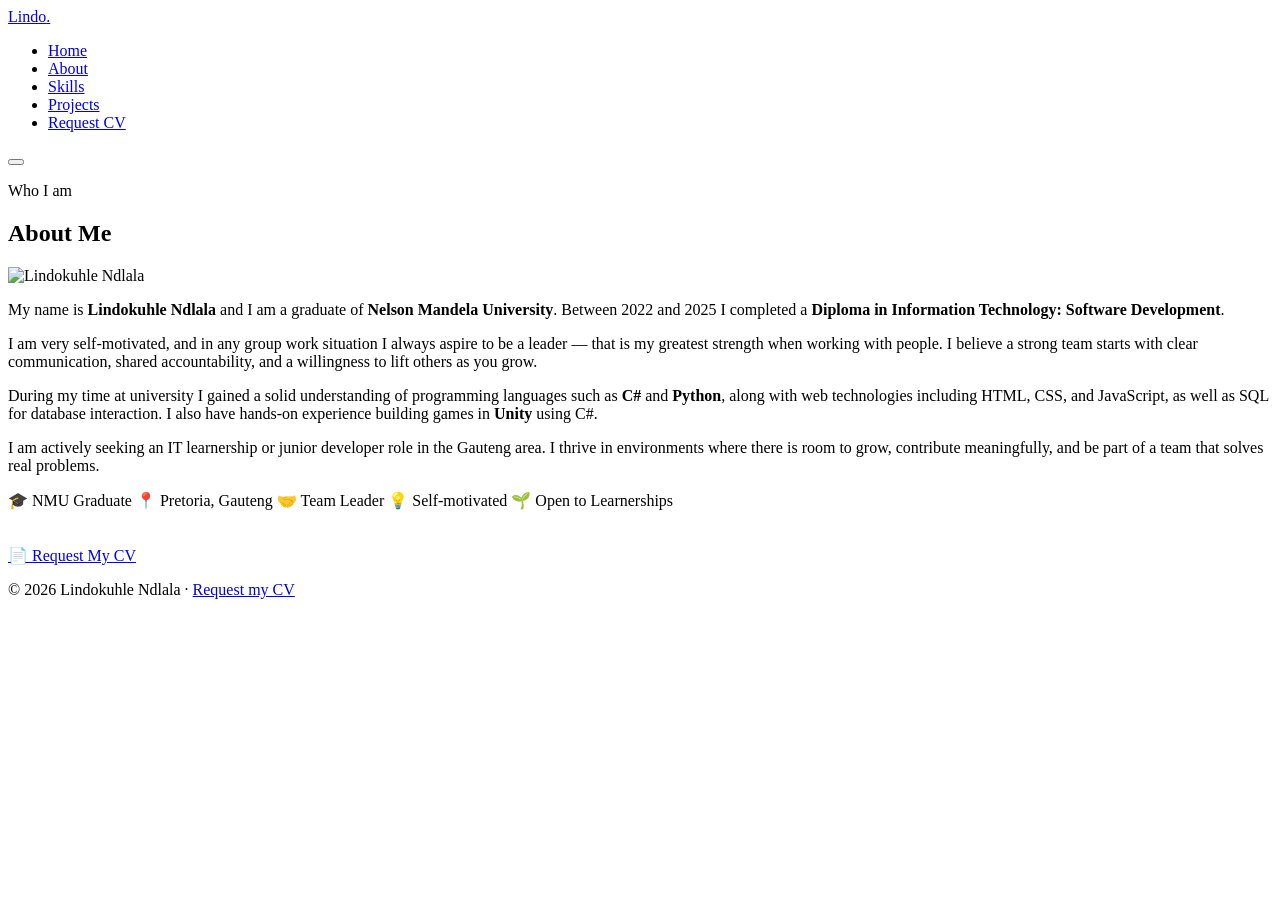
==== pages/about.html @ 08344e68 "Add files via upload" ====
<!DOCTYPE html>
<html lang="en">
<head>
  <meta charset="UTF-8" />
  <meta name="viewport" content="width=device-width, initial-scale=1.0" />
  <title>About — Lindokuhle Ndlala</title>
  <link rel="stylesheet" href="../css/style.css" />
</head>
<body>

<nav class="nav">
  <div class="container">
    <a href="../index.html" class="nav-logo">Lindo<span>.</span></a>
    <ul class="nav-links">
      <li><a href="../index.html">Home</a></li>
      <li><a href="about.html" class="active">About</a></li>
      <li><a href="skills.html">Skills</a></li>
      <li><a href="projects.html">Projects</a></li>
      <li><a href="contact.html" class="nav-cta">Request CV</a></li>
    </ul>
    <button class="nav-toggle" aria-label="Menu">
      <span></span><span></span><span></span>
    </button>
  </div>
</nav>

<main>
  <section class="section" style="padding-top: calc(var(--nav-h) + 56px);">
    <div class="container">
      <p class="section-label">Who I am</p>
      <h1 class="section-title">About Me</h1>

      <div class="about-grid">
        <!-- Photo -->
        <div class="about-img-wrap">
          <img src="../images/Lindo1.jpeg" alt="Lindokuhle Ndlala" />
          <!-- <div class="about-img-placeholder">LN</div>
           -->
        </div>

        <!-- Text -->
        <div class="about-body">
          <p>
            My name is <strong>Lindokuhle Ndlala</strong> and I am a graduate of 
            <strong>Nelson Mandela University</strong>. Between 2022 and 2025 I completed 
            a <strong>Diploma in Information Technology: Software Development</strong>.
          </p>
          <p>
            I am very self-motivated, and in any group work situation I always aspire to 
            be a leader — that is my greatest strength when working with people. I believe 
            a strong team starts with clear communication, shared accountability, and a 
            willingness to lift others as you grow.
          </p>
          <p>
            During my time at university I gained a solid understanding of programming 
            languages such as <strong>C#</strong> and <strong>Python</strong>, along with 
            web technologies including HTML, CSS, and JavaScript, as well as SQL for 
            database interaction. I also have hands-on experience building games in 
            <strong>Unity</strong> using C#.
          </p>
          <p>
            I am actively seeking an IT learnership or junior developer role in the 
            Gauteng area. I thrive in environments where there is room to grow, 
            contribute meaningfully, and be part of a team that solves real problems.
          </p>

          <div class="about-chips">
            <span class="chip">🎓 NMU Graduate</span>
            <span class="chip">📍 Pretoria, Gauteng</span>
            <span class="chip">🤝 Team Leader</span>
            <span class="chip">💡 Self-motivated</span>
            <span class="chip">🌱 Open to Learnerships</span>
          </div>

          <div style="margin-top:36px;">
            <a href="contact.html" class="btn btn-primary">📄 Request My CV</a>
          </div>
        </div>
      </div>
    </div>
  </section>
</main>

<footer class="footer">
  <div class="container">
    <p>© 2026 Lindokuhle Ndlala · <a href="contact.html">Request my CV</a></p>
  </div>
</footer>

<script src="../js/main.js"></script>
</body>
</html>
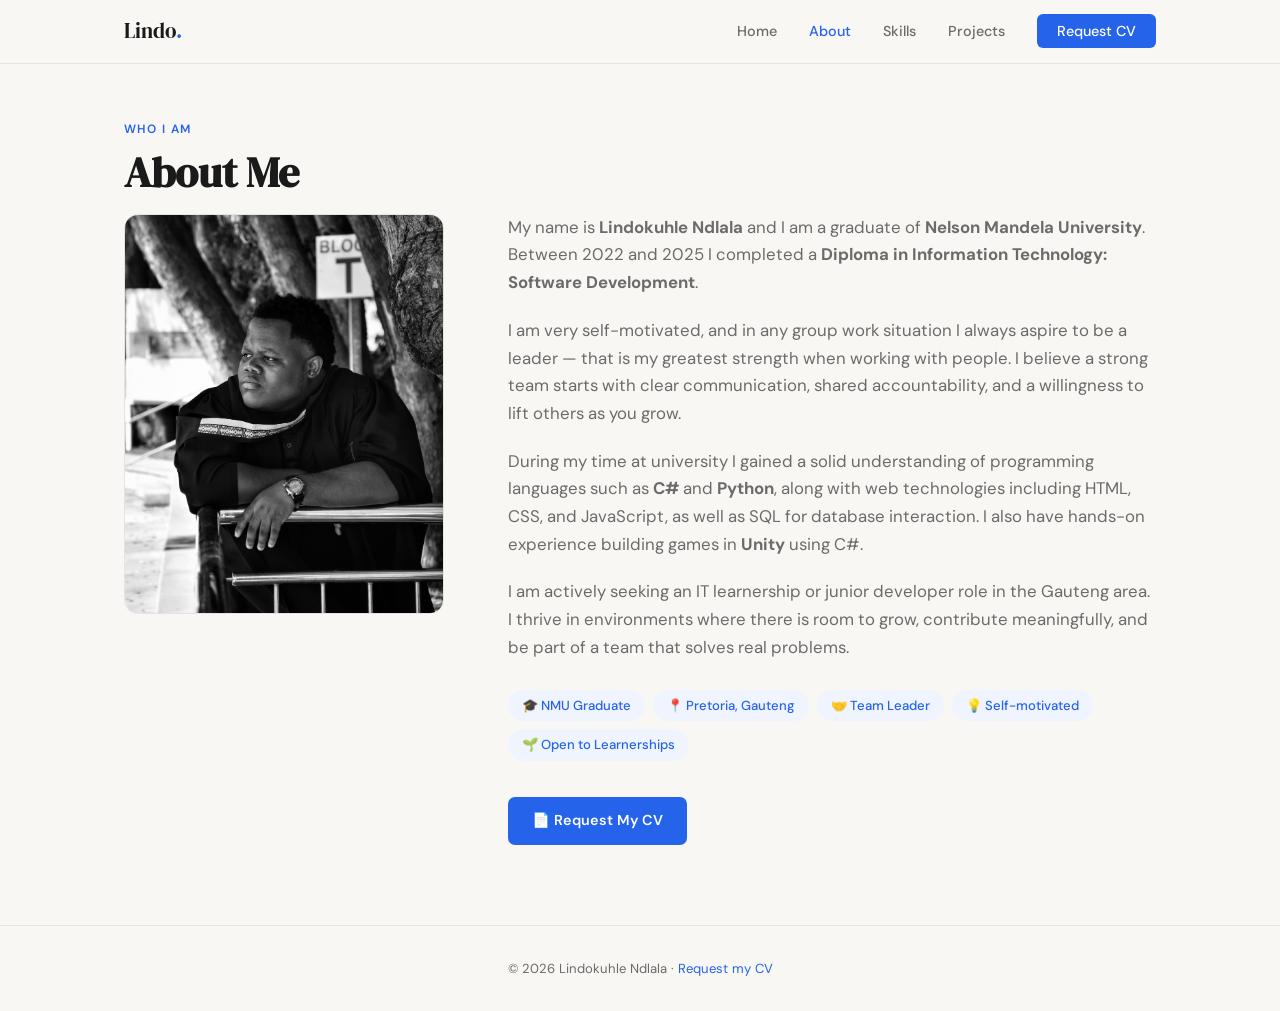
==== commit 4d199d7f: "Update about.html" ====
--- a/pages/about.html
+++ b/pages/about.html
@@ -33,7 +33,7 @@
       <div class="about-grid">
         <!-- Photo -->
         <div class="about-img-wrap">
-          <img src="../images/Lindo1.jpeg" alt="Lindokuhle Ndlala" />
+          <img src="../Images/Lindo1.jpeg" alt="Lindokuhle Ndlala" />
           <!-- <div class="about-img-placeholder">LN</div>
            -->
         </div>
--- a/css/style.css
+++ b/css/style.css
@@ -0,0 +1,456 @@
+/* ===========================
+   LINDO PORTFOLIO — style.css
+   =========================== */
+
+@import url('https://fonts.googleapis.com/css2?family=DM+Sans:wght@300;400;500;600&family=DM+Serif+Display:ital@0;1&display=swap');
+
+/* ---- Reset & Tokens ---- */
+*, *::before, *::after { box-sizing: border-box; margin: 0; padding: 0; }
+
+:root {
+  --bg:          #F8F7F4;
+  --surface:     #FFFFFF;
+  --ink:         #1A1A1A;
+  --ink-muted:   #6B6B6B;
+  --accent:      #2563EB;
+  --accent-light:#EFF4FF;
+  --border:      #E4E4E0;
+  --radius:      10px;
+  --serif:       'DM Serif Display', Georgia, serif;
+  --sans:        'DM Sans', system-ui, sans-serif;
+  --max:         1080px;
+  --nav-h:       64px;
+}
+
+html { scroll-behavior: smooth; }
+
+body {
+  font-family: var(--sans);
+  background: var(--bg);
+  color: var(--ink);
+  line-height: 1.65;
+  min-height: 100vh;
+}
+
+/* ---- Utility ---- */
+.container { max-width: var(--max); margin: 0 auto; padding: 0 24px; }
+.section    { padding: 80px 0; }
+.section-label {
+  font-size: 0.75rem;
+  font-weight: 600;
+  letter-spacing: 0.12em;
+  text-transform: uppercase;
+  color: var(--accent);
+  margin-bottom: 8px;
+}
+.section-title {
+  font-family: var(--serif);
+  font-size: clamp(1.8rem, 4vw, 2.6rem);
+  line-height: 1.2;
+  margin-bottom: 16px;
+}
+.section-sub {
+  color: var(--ink-muted);
+  max-width: 520px;
+  margin-bottom: 48px;
+}
+
+/* ---- Nav ---- */
+.nav {
+  position: fixed;
+  top: 0; left: 0; right: 0;
+  height: var(--nav-h);
+  background: rgba(248,247,244,0.92);
+  backdrop-filter: blur(8px);
+  border-bottom: 1px solid var(--border);
+  z-index: 100;
+  display: flex;
+  align-items: center;
+}
+.nav .container {
+  width: 100%;
+  display: flex;
+  align-items: center;
+  justify-content: space-between;
+}
+.nav-logo {
+  font-family: var(--serif);
+  font-size: 1.3rem;
+  color: var(--ink);
+  text-decoration: none;
+}
+.nav-logo span { color: var(--accent); }
+.nav-links { display: flex; gap: 32px; list-style: none; }
+.nav-links a {
+  font-size: 0.9rem;
+  font-weight: 500;
+  color: var(--ink-muted);
+  text-decoration: none;
+  transition: color 0.2s;
+}
+.nav-links a:hover, .nav-links a.active { color: var(--accent); }
+.nav-cta {
+  background: var(--accent);
+  color: #fff !important;
+  padding: 8px 20px;
+  border-radius: 6px;
+  transition: opacity 0.2s !important;
+}
+.nav-cta:hover { opacity: 0.88; }
+
+/* hamburger */
+.nav-toggle { display: none; cursor: pointer; flex-direction: column; gap: 5px; }
+.nav-toggle span { display: block; width: 24px; height: 2px; background: var(--ink); border-radius: 2px; }
+
+/* ---- Hero ---- */
+.hero {
+  min-height: 100vh;
+  display: flex;
+  align-items: center;
+  padding-top: var(--nav-h);
+}
+.hero-inner {
+  display: grid;
+  grid-template-columns: 1fr 420px;
+  gap: 64px;
+  align-items: center;
+}
+.hero-greeting {
+  font-size: 0.85rem;
+  font-weight: 600;
+  letter-spacing: 0.1em;
+  text-transform: uppercase;
+  color: var(--accent);
+  margin-bottom: 12px;
+}
+.hero-name {
+  font-family: var(--serif);
+  font-size: clamp(2.4rem, 6vw, 4rem);
+  line-height: 1.1;
+  margin-bottom: 16px;
+}
+.hero-typing {
+  font-family: var(--sans);
+  font-size: clamp(1rem, 2.5vw, 1.4rem);
+  font-weight: 400;
+  color: var(--ink-muted);
+  margin-bottom: 20px;
+  min-height: 2em;
+}
+.hero-typing strong { color: var(--accent); font-weight: 600; }
+.cursor { animation: blink 1s step-end infinite; }
+@keyframes blink { 50% { opacity: 0; } }
+
+.hero-desc {
+  color: var(--ink-muted);
+  max-width: 460px;
+  margin-bottom: 36px;
+  font-size: 1.05rem;
+}
+.hero-btns { display: flex; gap: 12px; flex-wrap: wrap; }
+
+/* ---- Buttons ---- */
+.btn {
+  display: inline-flex;
+  align-items: center;
+  gap: 8px;
+  padding: 12px 24px;
+  border-radius: 7px;
+  font-size: 0.9rem;
+  font-weight: 600;
+  text-decoration: none;
+  cursor: pointer;
+  border: none;
+  transition: all 0.2s;
+}
+.btn-primary { background: var(--accent); color: #fff; }
+.btn-primary:hover { background: #1d4fd8; }
+.btn-outline {
+  background: transparent;
+  color: var(--accent);
+  border: 1.5px solid var(--accent);
+}
+.btn-outline:hover { background: var(--accent-light); }
+
+/* ---- Hero Card ---- */
+.hero-card {
+  background: var(--surface);
+  border: 1px solid var(--border);
+  border-radius: 16px;
+  padding: 36px;
+  box-shadow: 0 4px 24px rgba(0,0,0,0.06);
+}
+.hero-card-avatar {
+  width: 90px;
+  height: 90px;
+  border-radius: 50%;
+  background: var(--accent-light);
+  display: flex;
+  align-items: center;
+  justify-content: center;
+  font-family: var(--serif);
+  font-size: 2rem;
+  color: var(--accent);
+  margin-bottom: 20px;
+  border: 3px solid var(--accent);
+  overflow: hidden;
+}
+.hero-card-avatar img { width: 100%; height: 100%; object-fit: cover; }
+.hero-card h3 { font-size: 1.1rem; margin-bottom: 4px; }
+.hero-card p { font-size: 0.85rem; color: var(--ink-muted); margin-bottom: 20px; }
+.hero-card-stats {
+  display: grid;
+  grid-template-columns: 1fr 1fr;
+  gap: 12px;
+}
+.stat-box {
+  background: var(--bg);
+  border-radius: 8px;
+  padding: 14px;
+  text-align: center;
+}
+.stat-box .num {
+  font-family: var(--serif);
+  font-size: 1.5rem;
+  color: var(--accent);
+}
+.stat-box .lbl { font-size: 0.72rem; color: var(--ink-muted); }
+
+/* ---- About Page ---- */
+.about-grid {
+  display: grid;
+  grid-template-columns: 320px 1fr;
+  gap: 64px;
+  align-items: start;
+}
+.about-img-wrap {
+  position: sticky;
+  top: calc(var(--nav-h) + 24px);
+}
+.about-img-wrap img {
+  width: 100%;
+  border-radius: 14px;
+  border: 1px solid var(--border);
+  object-fit: cover;
+  aspect-ratio: 4/5;
+}
+.about-img-placeholder {
+  width: 100%;
+  aspect-ratio: 4/5;
+  border-radius: 14px;
+  background: var(--accent-light);
+  display: flex;
+  align-items: center;
+  justify-content: center;
+  font-family: var(--serif);
+  font-size: 4rem;
+  color: var(--accent);
+  border: 1px solid var(--border);
+}
+.about-body p { color: var(--ink-muted); margin-bottom: 20px; font-size: 1.05rem; }
+.about-chips { display: flex; flex-wrap: wrap; gap: 8px; margin-top: 28px; }
+.chip {
+  background: var(--accent-light);
+  color: var(--accent);
+  border-radius: 20px;
+  padding: 5px 14px;
+  font-size: 0.82rem;
+  font-weight: 500;
+}
+
+/* ---- Skills ---- */
+.skills-grid {
+  display: grid;
+  grid-template-columns: repeat(auto-fit, minmax(280px, 1fr));
+  gap: 24px;
+}
+.skill-card {
+  background: var(--surface);
+  border: 1px solid var(--border);
+  border-radius: var(--radius);
+  padding: 28px;
+}
+.skill-card h3 {
+  font-size: 0.9rem;
+  font-weight: 600;
+  letter-spacing: 0.06em;
+  text-transform: uppercase;
+  color: var(--ink-muted);
+  margin-bottom: 20px;
+}
+.skill-item { margin-bottom: 18px; }
+.skill-info { display: flex; justify-content: space-between; font-size: 0.88rem; margin-bottom: 7px; }
+.skill-info span:last-child { color: var(--ink-muted); }
+.skill-bar { height: 6px; background: var(--border); border-radius: 99px; overflow: hidden; }
+.skill-fill {
+  height: 100%;
+  background: var(--accent);
+  border-radius: 99px;
+  width: 0;
+  transition: width 1.2s cubic-bezier(0.4,0,0.2,1);
+}
+
+/* ---- Education ---- */
+.edu-list { display: flex; flex-direction: column; gap: 20px; }
+.edu-card {
+  background: var(--surface);
+  border: 1px solid var(--border);
+  border-left: 4px solid var(--accent);
+  border-radius: var(--radius);
+  padding: 24px 28px;
+  display: grid;
+  grid-template-columns: 1fr auto;
+  gap: 8px;
+}
+.edu-card h3 { font-size: 1.05rem; font-weight: 600; margin-bottom: 4px; }
+.edu-card .inst { color: var(--ink-muted); font-size: 0.9rem; }
+.edu-badge {
+  background: var(--accent-light);
+  color: var(--accent);
+  border-radius: 6px;
+  padding: 4px 12px;
+  font-size: 0.78rem;
+  font-weight: 600;
+  align-self: start;
+  white-space: nowrap;
+}
+
+/* ---- Projects ---- */
+.projects-grid {
+  display: grid;
+  grid-template-columns: repeat(auto-fit, minmax(300px, 1fr));
+  gap: 24px;
+}
+.project-card {
+  background: var(--surface);
+  border: 1px solid var(--border);
+  border-radius: 14px;
+  overflow: hidden;
+  transition: transform 0.25s, box-shadow 0.25s;
+}
+.project-card:hover {
+  transform: translateY(-4px);
+  box-shadow: 0 12px 40px rgba(0,0,0,0.09);
+}
+.project-thumb {
+  height: 160px;
+  background: var(--accent-light);
+  display: flex;
+  align-items: center;
+  justify-content: center;
+  font-size: 3rem;
+}
+.project-body { padding: 24px; }
+.project-tags { display: flex; gap: 6px; flex-wrap: wrap; margin-bottom: 12px; }
+.tag {
+  font-size: 0.72rem;
+  font-weight: 600;
+  background: var(--bg);
+  border: 1px solid var(--border);
+  border-radius: 4px;
+  padding: 2px 8px;
+  color: var(--ink-muted);
+}
+.project-body h3 { font-size: 1.05rem; margin-bottom: 8px; }
+.project-body p { font-size: 0.88rem; color: var(--ink-muted); margin-bottom: 20px; }
+.project-links { display: flex; gap: 10px; }
+
+/* ---- Contact / CV Request ---- */
+.contact-grid {
+  display: grid;
+  grid-template-columns: 1fr 480px;
+  gap: 64px;
+  align-items: start;
+}
+.contact-info h3 { font-size: 1rem; font-weight: 600; margin-bottom: 6px; }
+.contact-info p { color: var(--ink-muted); font-size: 0.9rem; }
+.contact-links { margin-top: 32px; display: flex; flex-direction: column; gap: 14px; }
+.contact-link {
+  display: flex;
+  align-items: center;
+  gap: 12px;
+  font-size: 0.9rem;
+  color: var(--ink);
+  text-decoration: none;
+}
+.contact-link-icon {
+  width: 38px; height: 38px;
+  background: var(--accent-light);
+  border-radius: 8px;
+  display: flex; align-items: center; justify-content: center;
+  color: var(--accent);
+  font-size: 1rem;
+}
+
+/* ---- CV Request Form ---- */
+.cv-form {
+  background: var(--surface);
+  border: 1px solid var(--border);
+  border-radius: 14px;
+  padding: 36px;
+}
+.cv-form h3 {
+  font-family: var(--serif);
+  font-size: 1.4rem;
+  margin-bottom: 8px;
+}
+.cv-form p { font-size: 0.88rem; color: var(--ink-muted); margin-bottom: 28px; }
+.form-group { margin-bottom: 18px; }
+.form-group label {
+  display: block;
+  font-size: 0.82rem;
+  font-weight: 600;
+  margin-bottom: 6px;
+}
+.form-group input,
+.form-group textarea,
+.form-group select {
+  width: 100%;
+  padding: 10px 14px;
+  border: 1.5px solid var(--border);
+  border-radius: 7px;
+  font-family: var(--sans);
+  font-size: 0.9rem;
+  background: var(--bg);
+  color: var(--ink);
+  transition: border-color 0.2s;
+}
+.form-group input:focus,
+.form-group textarea:focus,
+.form-group select:focus {
+  outline: none;
+  border-color: var(--accent);
+}
+.form-group textarea { resize: vertical; min-height: 100px; }
+.form-success {
+  display: none;
+  text-align: center;
+  padding: 24px;
+  color: var(--accent);
+}
+.form-success svg { width: 48px; height: 48px; margin-bottom: 12px; }
+
+/* ---- Footer ---- */
+.footer {
+  border-top: 1px solid var(--border);
+  padding: 32px 0;
+  text-align: center;
+  font-size: 0.82rem;
+  color: var(--ink-muted);
+}
+.footer a { color: var(--accent); text-decoration: none; }
+
+/* ---- Mobile ---- */
+@media (max-width: 768px) {
+  .hero-inner { grid-template-columns: 1fr; }
+  .hero-card { display: none; }
+  .about-grid { grid-template-columns: 1fr; }
+  .about-img-wrap { position: static; }
+  .contact-grid { grid-template-columns: 1fr; }
+  .edu-card { grid-template-columns: 1fr; }
+  .nav-links { display: none; flex-direction: column; position: absolute; top: var(--nav-h); left: 0; right: 0; background: var(--bg); border-bottom: 1px solid var(--border); padding: 16px 24px; gap: 16px; }
+  .nav-links.open { display: flex; }
+  .nav-toggle { display: flex; }
+  .nav-cta { display: none; }
+  .section { padding: 56px 0; }
+}
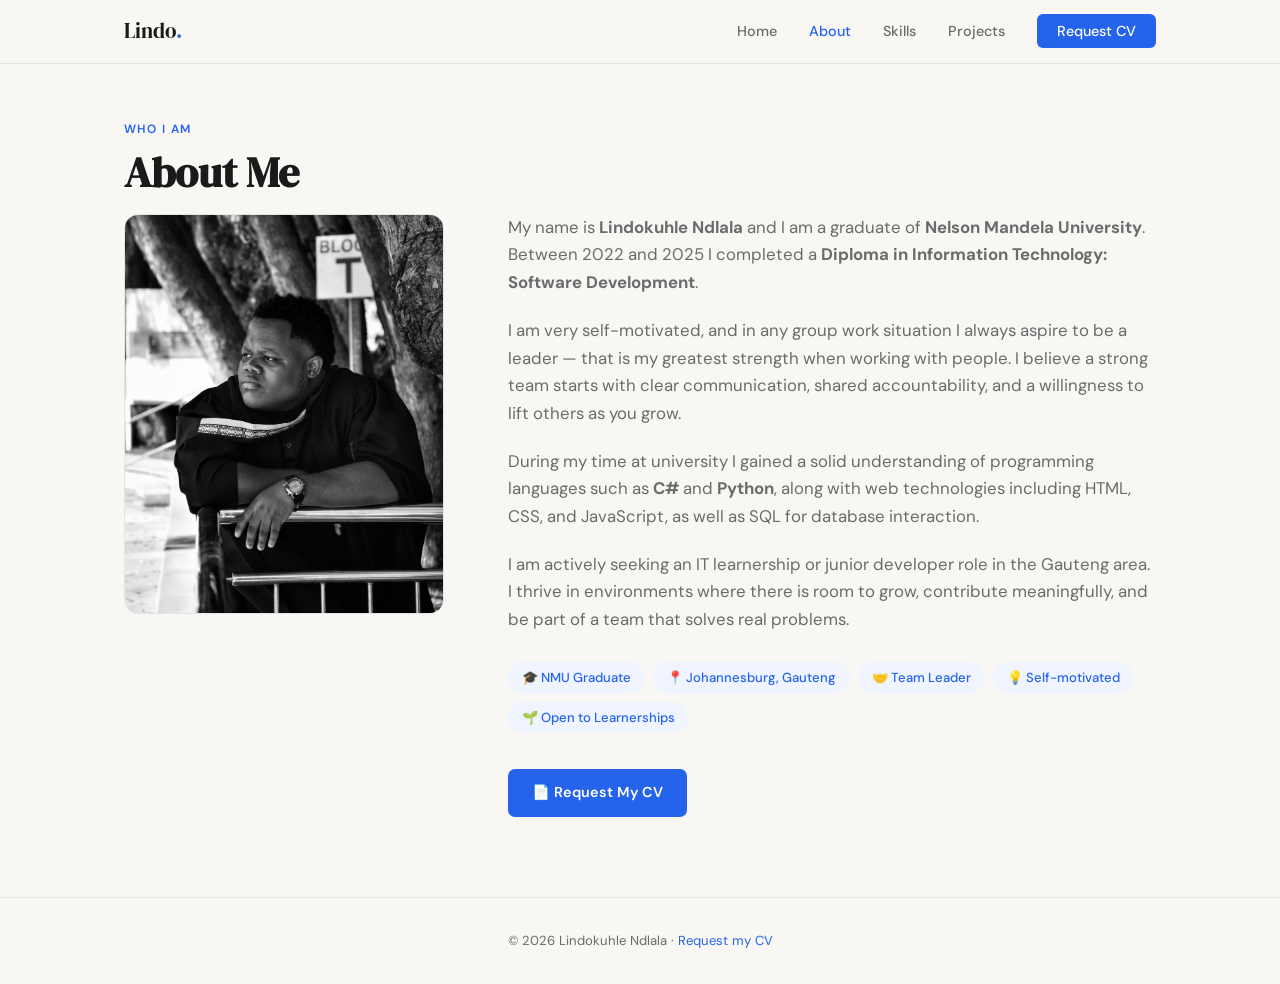
==== commit d874cfd8: "Update about.html" ====
--- a/pages/about.html
+++ b/pages/about.html
@@ -55,8 +55,7 @@
             During my time at university I gained a solid understanding of programming 
             languages such as <strong>C#</strong> and <strong>Python</strong>, along with 
             web technologies including HTML, CSS, and JavaScript, as well as SQL for 
-            database interaction. I also have hands-on experience building games in 
-            <strong>Unity</strong> using C#.
+            database interaction.
           </p>
           <p>
             I am actively seeking an IT learnership or junior developer role in the 
@@ -66,7 +65,7 @@
 
           <div class="about-chips">
             <span class="chip">🎓 NMU Graduate</span>
-            <span class="chip">📍 Pretoria, Gauteng</span>
+            <span class="chip">📍 Johannesburg, Gauteng</span>
             <span class="chip">🤝 Team Leader</span>
             <span class="chip">💡 Self-motivated</span>
             <span class="chip">🌱 Open to Learnerships</span>
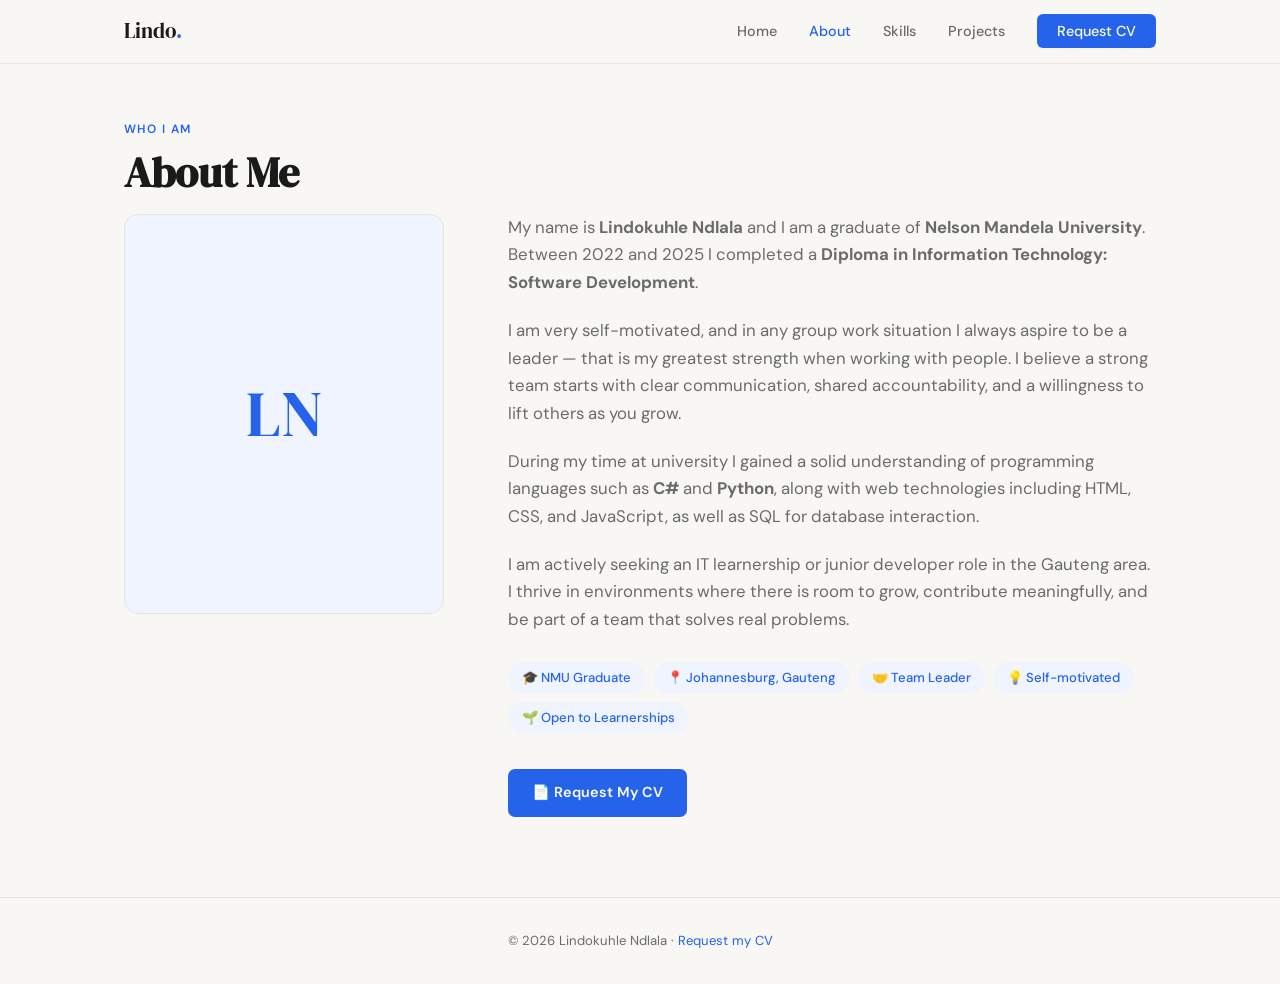
==== commit 0c83dbbb: "Comment out image and add placeholder in about.html" ====
--- a/pages/about.html
+++ b/pages/about.html
@@ -33,9 +33,9 @@
       <div class="about-grid">
         <!-- Photo -->
         <div class="about-img-wrap">
-          <img src="../Images/Lindo1.jpeg" alt="Lindokuhle Ndlala" />
-          <!-- <div class="about-img-placeholder">LN</div>
-           -->
+          <!-- <img src="../Images/Lindo1.jpeg" alt="Lindokuhle Ndlala" /> -->
+          <div class="about-img-placeholder">LN</div>
+           
         </div>
 
         <!-- Text -->
